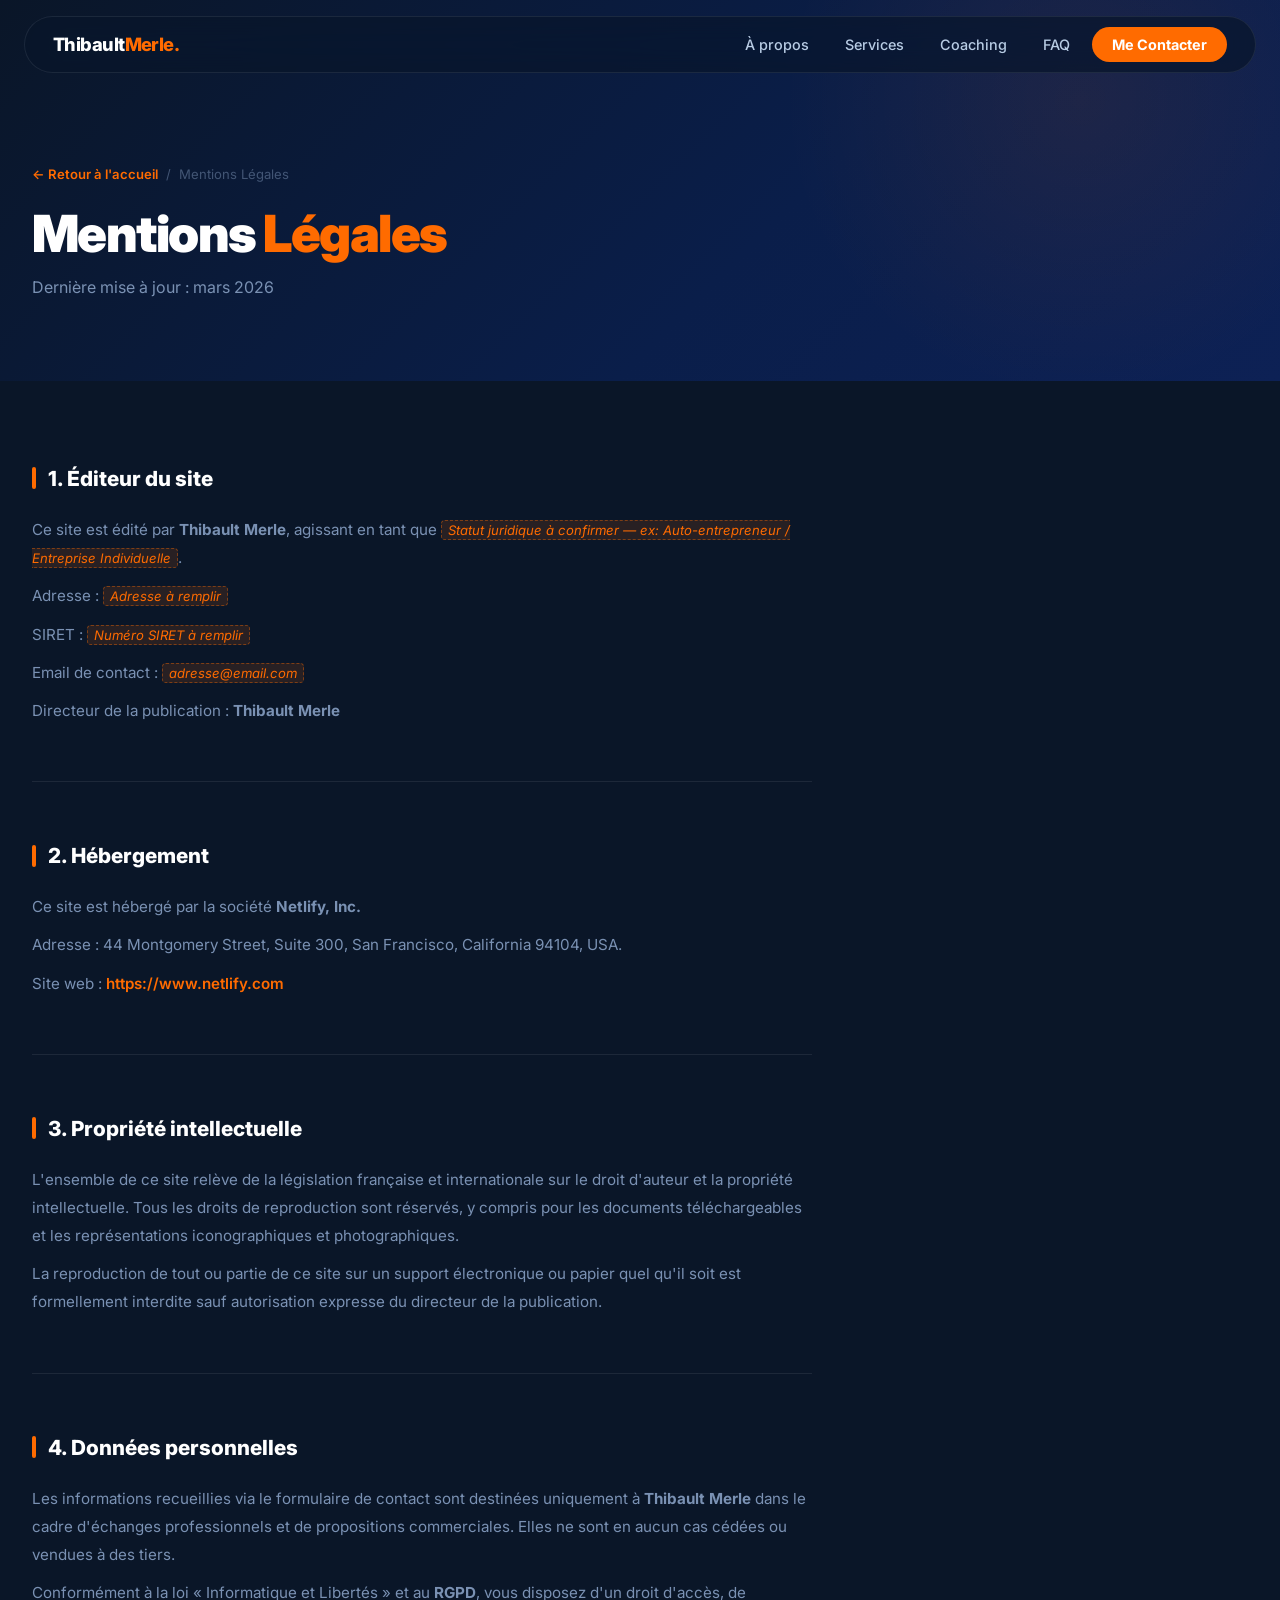
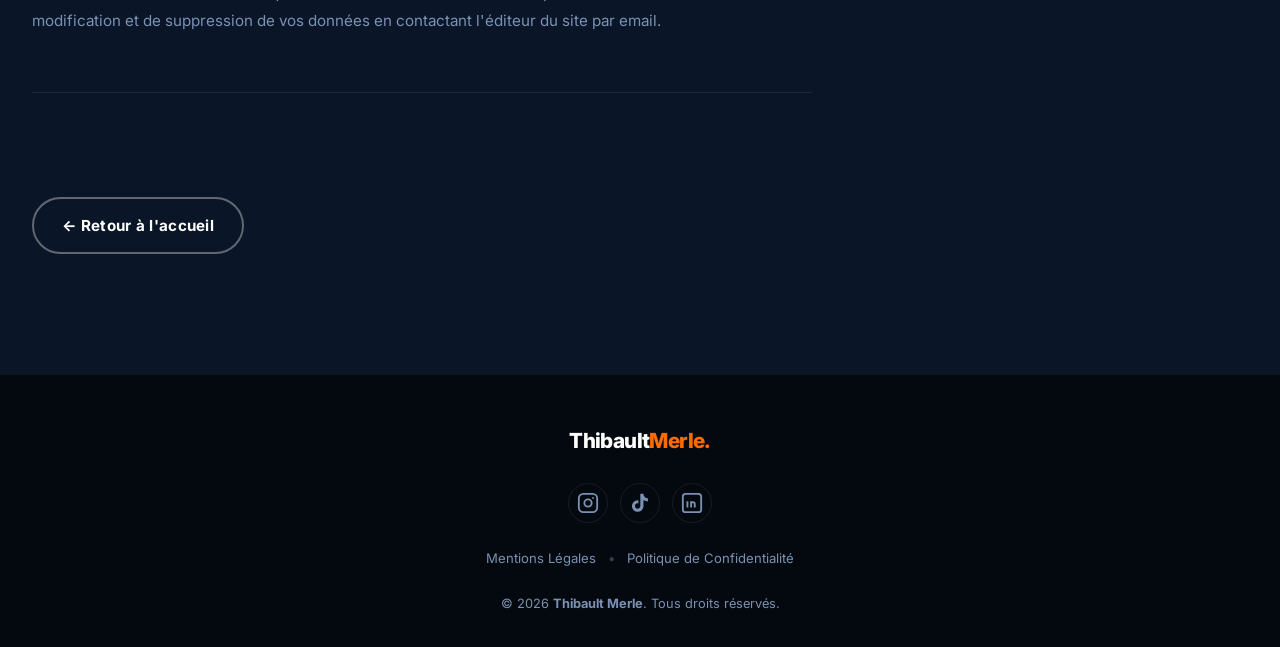
==== mentions-legales.html @ 6cade85f "Mise à jour photo à propos, liens réseaux sociaux et nouvelles pages légales Co-Authored-By: Claude " ====
<!DOCTYPE html>
<html lang="fr">

<head>
  <meta charset="UTF-8" />
  <meta name="viewport" content="width=device-width, initial-scale=1.0" />

  <!-- SEO -->
  <title>Mentions Légales | Thibault Merle</title>
  <meta name="description"
    content="Mentions légales du site de Thibault Merle, Talent & Content Manager. Informations sur l'éditeur, l'hébergement, la propriété intellectuelle et les données personnelles." />
  <meta name="robots" content="noindex, follow" />

  <link rel="preconnect" href="https://fonts.googleapis.com" />
  <link rel="preconnect" href="https://fonts.gstatic.com" crossorigin />
  <link href="https://fonts.googleapis.com/css2?family=Inter:wght@400;500;600;700;800;900&display=swap"
    rel="stylesheet" />
  <link rel="stylesheet" href="style.css" />

  <style>
    /* ---- PAGE MENTIONS LÉGALES ---- */
    .legal-hero {
      padding: 160px 0 80px;
      background: linear-gradient(135deg, var(--navy) 0%, #0a1e4a 60%, #0d2155 100%);
      position: relative;
      overflow: hidden;
    }

    .legal-hero::before {
      content: '';
      position: absolute;
      top: -200px;
      right: -100px;
      width: 600px;
      height: 600px;
      background: radial-gradient(circle, rgba(255, 107, 0, 0.08) 0%, transparent 70%);
      pointer-events: none;
    }

    .legal-hero-inner {
      position: relative;
      z-index: 1;
    }

    .legal-breadcrumb {
      display: inline-flex;
      align-items: center;
      gap: 8px;
      font-size: 0.82rem;
      color: var(--text-muted);
      margin-bottom: 20px;
    }

    .legal-breadcrumb a {
      color: var(--orange);
      font-weight: 600;
      transition: var(--transition);
    }

    .legal-breadcrumb a:hover {
      text-decoration: underline;
    }

    .legal-breadcrumb span {
      opacity: 0.5;
    }

    .legal-page-title {
      font-size: clamp(2rem, 5vw, 3.2rem);
      font-weight: 900;
      line-height: 1.1;
      letter-spacing: -0.03em;
      margin-bottom: 12px;
    }

    .legal-page-subtitle {
      font-size: 1rem;
      color: var(--text-muted);
    }

    .legal-content {
      padding: 80px 0 120px;
      background: var(--navy);
    }

    .legal-body {
      max-width: 780px;
    }

    .legal-section {
      margin-bottom: 56px;
      padding-bottom: 56px;
      border-bottom: 1px solid var(--border);
    }

    .legal-section:last-child {
      margin-bottom: 0;
      padding-bottom: 0;
      border-bottom: none;
    }

    .legal-section h2 {
      font-size: 1.3rem;
      font-weight: 800;
      color: var(--white);
      margin-bottom: 20px;
      display: flex;
      align-items: center;
      gap: 12px;
    }

    .legal-section h2::before {
      content: '';
      display: inline-block;
      width: 4px;
      height: 22px;
      background: var(--orange);
      border-radius: 4px;
      flex-shrink: 0;
    }

    .legal-section p,
    .legal-section li {
      font-size: 0.95rem;
      color: var(--text-muted);
      line-height: 1.85;
      margin-bottom: 10px;
    }

    .legal-section p:last-child {
      margin-bottom: 0;
    }

    .legal-section a {
      color: var(--orange);
      font-weight: 600;
      transition: var(--transition);
    }

    .legal-section a:hover {
      text-decoration: underline;
    }

    .legal-placeholder {
      display: inline;
      background: rgba(255, 107, 0, 0.12);
      border: 1px dashed rgba(255, 107, 0, 0.4);
      border-radius: 4px;
      padding: 1px 6px;
      font-size: 0.82rem;
      color: var(--orange);
      font-style: italic;
    }

    .legal-back-btn {
      display: inline-flex;
      align-items: center;
      gap: 8px;
      margin-top: 48px;
    }
  </style>
</head>

<body>

  <!-- ===== NAVBAR ===== -->
  <nav class="navbar" id="navbar">
    <div class="nav-container">
      <a href="index.html" class="nav-logo">Thibault<span>Merle.</span></a>
      <ul class="nav-links" id="navLinks">
        <li><a href="index.html#about" class="nav-link">À propos</a></li>
        <li><a href="index.html#services" class="nav-link">Services</a></li>
        <li><a href="index.html#coaching" class="nav-link">Coaching</a></li>
        <li><a href="index.html#faq" class="nav-link">FAQ</a></li>
        <li><a href="index.html#contact" class="nav-link cta-nav">Me Contacter</a></li>
      </ul>
      <button class="hamburger" id="hamburger" aria-label="Menu">
        <span></span><span></span><span></span>
      </button>
    </div>
  </nav>

  <!-- ===== HERO MENTIONS ===== -->
  <section class="legal-hero">
    <div class="container">
      <div class="legal-hero-inner">
        <div class="legal-breadcrumb">
          <a href="index.html">← Retour à l'accueil</a>
          <span>/</span>
          <span>Mentions Légales</span>
        </div>
        <h1 class="legal-page-title">Mentions <span class="orange">Légales</span></h1>
        <p class="legal-page-subtitle">Dernière mise à jour : mars 2026</p>
      </div>
    </div>
  </section>

  <!-- ===== CONTENT ===== -->
  <section class="legal-content">
    <div class="container">
      <div class="legal-body">

        <!-- Section 1 -->
        <div class="legal-section">
          <h2>1. Éditeur du site</h2>
          <p>Ce site est édité par <strong>Thibault Merle</strong>, agissant en tant que
            <span class="legal-placeholder">Statut juridique à confirmer — ex: Auto-entrepreneur / Entreprise Individuelle</span>.
          </p>
          <p>Adresse : <span class="legal-placeholder">Adresse à remplir</span></p>
          <p>SIRET : <span class="legal-placeholder">Numéro SIRET à remplir</span></p>
          <p>Email de contact : <span class="legal-placeholder">adresse@email.com</span></p>
          <p>Directeur de la publication : <strong>Thibault Merle</strong></p>
        </div>

        <!-- Section 2 -->
        <div class="legal-section">
          <h2>2. Hébergement</h2>
          <p>Ce site est hébergé par la société <strong>Netlify, Inc.</strong></p>
          <p>Adresse : 44 Montgomery Street, Suite 300, San Francisco, California 94104, USA.</p>
          <p>Site web : <a href="https://www.netlify.com" target="_blank" rel="noopener noreferrer">https://www.netlify.com</a></p>
        </div>

        <!-- Section 3 -->
        <div class="legal-section">
          <h2>3. Propriété intellectuelle</h2>
          <p>L'ensemble de ce site relève de la législation française et internationale sur le droit d'auteur et la propriété intellectuelle. Tous les droits de reproduction sont réservés, y compris pour les documents téléchargeables et les représentations iconographiques et photographiques.</p>
          <p>La reproduction de tout ou partie de ce site sur un support électronique ou papier quel qu'il soit est formellement interdite sauf autorisation expresse du directeur de la publication.</p>
        </div>

        <!-- Section 4 -->
        <div class="legal-section">
          <h2>4. Données personnelles</h2>
          <p>Les informations recueillies via le formulaire de contact sont destinées uniquement à <strong>Thibault Merle</strong> dans le cadre d'échanges professionnels et de propositions commerciales. Elles ne sont en aucun cas cédées ou vendues à des tiers.</p>
          <p>Conformément à la loi « Informatique et Libertés » et au <strong>RGPD</strong>, vous disposez d'un droit d'accès, de modification et de suppression de vos données en contactant l'éditeur du site par email.</p>
        </div>

        <a href="index.html" class="btn btn-outline legal-back-btn">← Retour à l'accueil</a>

      </div>
    </div>
  </section>

  <!-- ===== FOOTER ===== -->
  <footer class="footer">
    <div class="container">
      <div class="footer-inner">
        <div class="footer-logo">Thibault<span>Merle.</span></div>
        <div class="footer-socials">
          <a href="https://instagram.com" target="_blank" rel="noopener" aria-label="Instagram" class="social-link">
            <svg width="22" height="22" viewBox="0 0 24 24" fill="none" stroke="currentColor" stroke-width="2">
              <rect x="2" y="2" width="20" height="20" rx="5" />
              <circle cx="12" cy="12" r="4" />
              <circle cx="17.5" cy="6.5" r="1" fill="currentColor" stroke="none" />
            </svg>
          </a>
          <a href="https://tiktok.com" target="_blank" rel="noopener" aria-label="TikTok" class="social-link">
            <svg width="22" height="22" viewBox="0 0 24 24" fill="currentColor">
              <path
                d="M19.59 6.69a4.83 4.83 0 01-3.77-4.25V2h-3.45v13.67a2.89 2.89 0 01-2.88 2.5 2.89 2.89 0 01-2.89-2.89 2.89 2.89 0 012.89-2.89c.28 0 .54.04.79.1V9.01a6.33 6.33 0 00-.79-.05 6.34 6.34 0 00-6.34 6.34 6.34 6.34 0 006.34 6.34 6.34 6.34 0 006.33-6.34V8.69a8.27 8.27 0 004.84 1.55V6.79a4.85 4.85 0 01-1.07-.1z" />
            </svg>
          </a>
          <a href="https://linkedin.com" target="_blank" rel="noopener" aria-label="LinkedIn" class="social-link">
            <svg width="22" height="22" viewBox="0 0 24 24" fill="none" stroke="currentColor" stroke-width="2">
              <rect x="2" y="2" width="20" height="20" rx="3" />
              <path d="M7 10v7M7 7v.01M11 17v-4a2 2 0 014 0v4M11 10v7" />
            </svg>
          </a>
        </div>
        <div class="footer-links">
          <a href="mentions-legales.html">Mentions Légales</a>
          <span>•</span>
          <a href="politique-confidentialite.html">Politique de Confidentialité</a>
        </div>
        <p class="footer-copy">© 2026 <strong>Thibault Merle</strong>. Tous droits réservés.</p>
      </div>
    </div>
  </footer>

  <script src="script.js"></script>
</body>

</html>
---- style.css ----
/* =============================================
   THIBAULT MERLE — INFLUENCER MANAGER
   Main Stylesheet
   ============================================= */

/* ---- RESET & BASE ---- */
*,
*::before,
*::after {
  box-sizing: border-box;
  margin: 0;
  padding: 0;
}

:root {
  --navy: #0a1628;
  --navy-2: #0f1f3d;
  --navy-3: #152244;
  --card-bg: #0d1b38;
  --card-bg-2: #111e36;
  --orange: #FF6B00;
  --orange-hover: #e55c00;
  --white: #ffffff;
  --text-muted: #7a91b3;
  --text-light: #b8cce4;
  --border: rgba(255, 255, 255, 0.08);
  --radius: 16px;
  --radius-lg: 24px;
  --shadow: 0 4px 24px rgba(0, 0, 0, 0.3);
  --shadow-lg: 0 8px 48px rgba(0, 0, 0, 0.4);
  --transition: 0.3s cubic-bezier(0.4, 0, 0.2, 1);
  --font: 'Inter', -apple-system, BlinkMacSystemFont, sans-serif;
}

html {
  scroll-behavior: smooth;
  font-size: 16px;
}

body {
  font-family: var(--font);
  background-color: var(--navy);
  color: var(--white);
  line-height: 1.7;
  overflow-x: hidden;
  -webkit-font-smoothing: antialiased;
}

img {
  max-width: 100%;
  display: block;
}

a {
  text-decoration: none;
  color: inherit;
}

ul {
  list-style: none;
}

.container {
  max-width: 1600px;
  margin: 0 auto;
  padding: 0 32px;
}

.orange {
  color: var(--orange);
}

.center {
  text-align: center;
}

/* ---- TYPOGRAPHY ---- */
.section-title {
  font-size: clamp(1.8rem, 4vw, 2.8rem);
  font-weight: 800;
  line-height: 1.2;
  letter-spacing: -0.02em;
  margin-bottom: 16px;
}

.section-subtitle {
  font-size: 1.1rem;
  color: var(--text-light);
  margin-bottom: 16px;
  font-weight: 500;
}

.section-text {
  font-size: 1.05rem;
  color: var(--text-muted);
  line-height: 1.8;
  max-width: 720px;
}

.section-header.center .section-text {
  margin: 0 auto;
  text-align: center;
}

.section-tag {
  display: inline-block;
  font-size: 0.72rem;
  font-weight: 700;
  letter-spacing: 0.12em;
  color: var(--orange);
  text-transform: uppercase;
  margin-bottom: 12px;
}

/* ---- BUTTONS ---- */
.btn {
  display: inline-flex;
  align-items: center;
  justify-content: center;
  gap: 8px;
  padding: 14px 28px;
  border-radius: 50px;
  font-size: 0.95rem;
  font-weight: 700;
  font-family: var(--font);
  cursor: pointer;
  transition: var(--transition);
  border: 2px solid transparent;
  letter-spacing: 0.02em;
  white-space: nowrap;
}

.btn-primary {
  background: var(--orange);
  color: var(--white);
  border-color: var(--orange);
}

.btn-primary:hover {
  background: var(--orange-hover);
  border-color: var(--orange-hover);
  transform: translateY(-2px);
  box-shadow: 0 8px 24px rgba(255, 107, 0, 0.4);
}

.btn-outline {
  background: transparent;
  color: var(--white);
  border-color: rgba(255, 255, 255, 0.35);
}

.btn-outline:hover {
  border-color: var(--white);
  background: rgba(255, 255, 255, 0.07);
  transform: translateY(-2px);
}

.btn-full {
  width: 100%;
}

.btn-small {
  display: inline-block;
  padding: 8px 18px;
  border-radius: 8px;
  border: 1.5px solid rgba(255, 255, 255, 0.25);
  font-size: 0.82rem;
  font-weight: 600;
  color: var(--white);
  transition: var(--transition);
  margin-top: 12px;
}

.btn-small:hover {
  border-color: var(--orange);
  color: var(--orange);
}

/* ---- NAVBAR ---- */
.navbar {
  position: fixed;
  top: 16px;
  left: 50%;
  transform: translateX(-50%);
  width: calc(100% - 48px);
  max-width: 1540px;
  z-index: 1000;
  background: rgba(10, 22, 40, 0.75);
  backdrop-filter: blur(20px) saturate(1.5);
  -webkit-backdrop-filter: blur(20px) saturate(1.5);
  border: 1px solid var(--border);
  border-radius: 50px;
  padding: 12px 28px;
  transition: var(--transition);
}

.navbar.scrolled {
  background: rgba(10, 22, 40, 0.95);
  box-shadow: 0 8px 40px rgba(0, 0, 0, 0.4);
}

.nav-container {
  display: flex;
  align-items: center;
  justify-content: space-between;
  gap: 24px;
}

.nav-logo {
  font-size: 1.15rem;
  font-weight: 800;
  color: var(--white);
  letter-spacing: -0.03em;
  flex-shrink: 0;
}

.nav-logo span {
  color: var(--orange);
}

.nav-links {
  display: flex;
  align-items: center;
  gap: 8px;
  list-style: none;
}

.nav-link {
  font-size: 0.9rem;
  font-weight: 500;
  color: var(--text-light);
  padding: 8px 14px;
  border-radius: 50px;
  transition: var(--transition);
}

.nav-link:hover {
  color: var(--white);
  background: rgba(255, 255, 255, 0.07);
}

.cta-nav {
  background: var(--orange);
  color: var(--white) !important;
  padding: 9px 20px;
  border-radius: 50px;
  font-weight: 700;
}

.cta-nav:hover {
  background: var(--orange-hover);
  transform: translateY(-1px);
  box-shadow: 0 4px 16px rgba(255, 107, 0, 0.4);
}

.hamburger {
  display: none;
  flex-direction: column;
  gap: 5px;
  background: none;
  border: none;
  cursor: pointer;
  padding: 4px;
}

.hamburger span {
  display: block;
  width: 24px;
  height: 2px;
  background: var(--white);
  border-radius: 2px;
  transition: var(--transition);
}

.hamburger.active span:nth-child(1) {
  transform: translateY(7px) rotate(45deg);
}

.hamburger.active span:nth-child(2) {
  opacity: 0;
}

.hamburger.active span:nth-child(3) {
  transform: translateY(-7px) rotate(-45deg);
}

/* ---- HERO ---- */
.hero {
  min-height: 100vh;
  background: linear-gradient(135deg, var(--navy) 0%, #0a1e4a 60%, #0d2155 100%);
  display: flex;
  align-items: center;
  padding: 120px 24px 80px;
  position: relative;
  overflow: hidden;
}

.hero::before {
  content: '';
  position: absolute;
  top: -200px;
  right: -100px;
  width: 700px;
  height: 700px;
  background: radial-gradient(circle, rgba(255, 107, 0, 0.12) 0%, transparent 70%);
  pointer-events: none;
}

.hero::after {
  content: '';
  position: absolute;
  bottom: -150px;
  left: -150px;
  width: 500px;
  height: 500px;
  background: radial-gradient(circle, rgba(30, 60, 150, 0.3) 0%, transparent 70%);
  pointer-events: none;
}

.hero-container {
  max-width: 1600px;
  margin: 0 auto;
  display: grid;
  grid-template-columns: 1.2fr 1fr;
  gap: 80px;
  align-items: center;
  position: relative;
  z-index: 1;
  width: 100%;
}

.hero-content {
  max-width: 800px;
}

.hero-badge {
  display: inline-flex;
  align-items: center;
  gap: 10px;
  background: rgba(255, 255, 255, 0.07);
  border: 1px solid rgba(255, 255, 255, 0.12);
  border-radius: 50px;
  padding: 8px 18px;
  font-size: 0.83rem;
  font-weight: 500;
  color: var(--text-light);
  margin-bottom: 28px;
  backdrop-filter: blur(8px);
}

.badge-dot {
  width: 8px;
  height: 8px;
  border-radius: 50%;
  background: var(--orange);
  box-shadow: 0 0 8px var(--orange);
  animation: pulse-dot 2s ease-in-out infinite;
  flex-shrink: 0;
}

@keyframes pulse-dot {

  0%,
  100% {
    opacity: 1;
    transform: scale(1);
  }

  50% {
    opacity: 0.6;
    transform: scale(0.8);
  }
}

.hero-title {
  font-size: clamp(2.4rem, 5.5vw, 4rem);
  font-weight: 900;
  line-height: 1.1;
  letter-spacing: -0.03em;
  margin-bottom: 24px;
}

.hero-desc {
  font-size: 1.05rem;
  color: var(--text-light);
  line-height: 1.75;
  margin-bottom: 40px;
  max-width: 480px;
}

.hero-ctas {
  display: flex;
  gap: 16px;
  flex-wrap: wrap;
}

/* Hero image */
.hero-image {
  display: flex;
  justify-content: center;
  align-items: center;
}

.hero-img-wrapper {
  position: relative;
  width: 540px;
  height: 600px;
  display: flex;
  align-items: center;
  justify-content: center;
}

.hero-img-blob {
  position: absolute;
  inset: 0;
  background: radial-gradient(ellipse at center, rgba(255, 107, 0, 0.2) 0%, rgba(10, 30, 80, 0.5) 60%, transparent 100%);
  border-radius: 60% 40% 50% 70% / 50% 60% 40% 60%;
  animation: blob-morph 8s ease-in-out infinite;
}

@keyframes blob-morph {

  0%,
  100% {
    border-radius: 60% 40% 50% 70% / 50% 60% 40% 60%;
  }

  33% {
    border-radius: 40% 60% 70% 30% / 60% 40% 60% 40%;
  }

  66% {
    border-radius: 70% 30% 40% 60% / 40% 70% 30% 70%;
  }
}

.hero-avatar-placeholder {
  position: relative;
  z-index: 2;
  display: flex;
  flex-direction: column;
  align-items: center;
  gap: 16px;
}

.avatar-silhouette {
  width: 240px;
  height: 320px;
  background: linear-gradient(160deg, rgba(255, 107, 0, 0.08) 0%, rgba(10, 28, 70, 0.4) 100%);
  border-radius: 130px 130px 90px 90px;
  border: 1px solid rgba(255, 107, 0, 0.18);
  display: flex;
  flex-direction: column;
  align-items: center;
  justify-content: flex-end;
  overflow: hidden;
  position: relative;
  box-shadow: inset 0 -60px 80px rgba(255, 107, 0, 0.06), 0 20px 60px rgba(0, 0, 0, 0.4);
}

.avatar-silhouette::before {
  content: '';
  position: absolute;
  top: 20px;
  width: 100px;
  height: 100px;
  background: radial-gradient(circle, rgba(255, 107, 0, 0.2) 0%, rgba(255, 107, 0, 0.05) 60%, transparent 100%);
  border-radius: 50%;
  box-shadow: 0 0 0 1px rgba(255, 107, 0, 0.15);
}

.avatar-silhouette::after {
  content: '';
  position: absolute;
  bottom: 0;
  width: 180px;
  height: 200px;
  background: radial-gradient(ellipse at top, rgba(255, 107, 0, 0.15) 0%, rgba(10, 28, 70, 0.5) 70%, transparent 100%);
  border-radius: 100px 100px 0 0;
}

.avatar-head {
  width: 95px;
  height: 95px;
  background: radial-gradient(circle at 35% 35%, rgba(255, 150, 50, 0.4), rgba(255, 107, 0, 0.15));
  border-radius: 50%;
  border: 1px solid rgba(255, 107, 0, 0.25);
  flex-shrink: 0;
  position: relative;
  z-index: 2;
  margin-bottom: -10px;
}

.avatar-body {
  width: 160px;
  height: 185px;
  background: linear-gradient(180deg, rgba(255, 107, 0, 0.18) 0%, rgba(20, 40, 90, 0.6) 100%);
  border-radius: 90px 90px 0 0;
  border: 1px solid rgba(255, 107, 0, 0.15);
  border-bottom: none;
  position: relative;
  z-index: 1;
}

.hero-img-label {
  font-size: 1.1rem;
  font-weight: 800;
  color: var(--white);
  opacity: 0.6;
  letter-spacing: -0.02em;
}

.hero-img-label span {
  color: var(--orange);
}

.hero-scroll {
  position: absolute;
  bottom: 32px;
  left: 50%;
  transform: translateX(-50%);
  display: flex;
  flex-direction: column;
  align-items: center;
  gap: 8px;
  font-size: 0.72rem;
  letter-spacing: 0.12em;
  text-transform: uppercase;
  color: var(--text-muted);
  animation: bounce-y 2s ease-in-out infinite;
}

.scroll-line {
  width: 1px;
  height: 40px;
  background: linear-gradient(to bottom, var(--text-muted), transparent);
}

@keyframes bounce-y {

  0%,
  100% {
    transform: translateX(-50%) translateY(0);
  }

  50% {
    transform: translateX(-50%) translateY(6px);
  }
}

/* ---- PROBLEM ---- */
.problem {
  padding: 100px 0;
  background: var(--navy);
  position: relative;
}

.section-header {
  margin-bottom: 64px;
}

.section-header.center {
  display: flex;
  flex-direction: column;
  align-items: center;
}

.section-header.center .section-title {
  max-width: 700px;
}

.section-header.center .section-text {
  text-align: center;
}

.problem-grid {
  display: grid;
  grid-template-columns: repeat(2, 1fr);
  gap: 20px;
  margin-bottom: 56px;
}

.problem-card {
  background: var(--card-bg);
  border: 1px solid var(--border);
  border-radius: var(--radius);
  padding: 32px;
  position: relative;
  transition: var(--transition);
  overflow: hidden;
}

.problem-card::before {
  content: '';
  position: absolute;
  top: 0;
  left: 0;
  right: 0;
  height: 2px;
  background: linear-gradient(90deg, var(--orange) 0%, transparent 100%);
  opacity: 0;
  transition: var(--transition);
}

.problem-card:hover {
  border-color: rgba(255, 107, 0, 0.25);
  transform: translateY(-4px);
  box-shadow: 0 16px 48px rgba(0, 0, 0, 0.3);
}

.problem-card:hover::before {
  opacity: 1;
}

.problem-num {
  width: 36px;
  height: 36px;
  border-radius: 10px;
  background: rgba(255, 107, 0, 0.15);
  border: 1px solid rgba(255, 107, 0, 0.3);
  color: var(--orange);
  font-size: 0.9rem;
  font-weight: 700;
  display: flex;
  align-items: center;
  justify-content: center;
  margin-bottom: 20px;
}

.problem-card h3 {
  font-size: 1.1rem;
  font-weight: 700;
  margin-bottom: 12px;
}

.problem-card p {
  font-size: 0.9rem;
  color: var(--text-muted);
  line-height: 1.7;
}

.problem-cta-text {
  text-align: center;
  font-size: 1.05rem;
  font-weight: 700;
  color: var(--white);
  display: flex;
  flex-direction: column;
  align-items: center;
  gap: 16px;
}

.arrow-down {
  font-size: 1.5rem;
  color: var(--orange);
  animation: bounce-y 1.8s ease-in-out infinite;
}

/* ---- SOLUTION ---- */
.solution {
  padding: 100px 0;
  background: linear-gradient(180deg, var(--navy) 0%, var(--navy-2) 100%);
}

.solution-grid {
  display: grid;
  grid-template-columns: 1fr 1fr;
  gap: 60px;
  align-items: start;
  margin-bottom: 60px;
}

.solution-quote-bar {
  border-left: 3px solid var(--orange);
  padding-left: 20px;
  margin-top: 24px;
}

.solution-quote-bar p {
  font-size: 0.95rem;
  color: var(--text-light);
  line-height: 1.8;
}

.profile-card {
  background: var(--card-bg);
  border: 1px solid var(--border);
  border-radius: var(--radius);
  padding: 28px;
}

.profile-icon {
  width: 44px;
  height: 44px;
  border-radius: 12px;
  background: rgba(255, 107, 0, 0.15);
  border: 1px solid rgba(255, 107, 0, 0.3);
  display: flex;
  align-items: center;
  justify-content: center;
  font-size: 1.1rem;
  margin-bottom: 16px;
}

.profile-info {
  display: flex;
  flex-direction: column;
  gap: 2px;
  margin-bottom: 16px;
}

.profile-info strong {
  font-size: 1rem;
  font-weight: 700;
}

.profile-info span {
  font-size: 0.72rem;
  letter-spacing: 0.1em;
  color: var(--text-muted);
  text-transform: uppercase;
}

.profile-text {
  font-size: 0.9rem;
  color: var(--text-light);
  line-height: 1.75;
  font-style: italic;
}

.solution-features {
  display: grid;
  grid-template-columns: repeat(3, 1fr);
  gap: 20px;
  margin-bottom: 48px;
}

.feature-card {
  background: var(--card-bg);
  border: 1px solid var(--border);
  border-radius: var(--radius);
  padding: 28px;
  transition: var(--transition);
}

.feature-card:hover {
  border-color: rgba(255, 107, 0, 0.2);
  transform: translateY(-4px);
  box-shadow: var(--shadow);
}

.feature-icon {
  font-size: 1.5rem;
  width: 48px;
  height: 48px;
  background: rgba(255, 107, 0, 0.1);
  border-radius: 12px;
  display: flex;
  align-items: center;
  justify-content: center;
  margin-bottom: 16px;
}

.feature-card h3 {
  font-size: 1rem;
  font-weight: 700;
  margin-bottom: 10px;
}

.feature-card p {
  font-size: 0.88rem;
  color: var(--text-muted);
  line-height: 1.7;
}

.solution-quote {
  background: var(--card-bg);
  border: 1px solid var(--border);
  border-radius: var(--radius);
  padding: 28px 36px;
  text-align: center;
  font-size: 1.05rem;
  font-weight: 700;
  color: var(--white);
  line-height: 1.5;
  position: relative;
}

.solution-quote::before {
  content: '"';
  position: absolute;
  top: -20px;
  left: 36px;
  font-size: 5rem;
  color: var(--orange);
  opacity: 0.2;
  font-family: Georgia, serif;
  line-height: 1;
}

/* ---- WITH WHO ---- */
.with-who {
  padding: 100px 0;
  background: var(--navy);
}

.with-who .section-title {
  margin-bottom: 48px;
}

.with-who-grid {
  display: grid;
  grid-template-columns: repeat(2, 1fr);
  gap: 20px;
}

.with-card {
  background: var(--card-bg);
  border: 1px solid var(--border);
  border-radius: var(--radius);
  padding: 32px;
  transition: var(--transition);
}

.with-card:hover {
  border-color: rgba(255, 255, 255, 0.12);
  transform: translateY(-3px);
  box-shadow: var(--shadow);
}

.with-card-orange {
  background: var(--orange);
  border-color: var(--orange);
}

.with-card-orange:hover {
  background: var(--orange-hover);
  border-color: var(--orange-hover);
  transform: translateY(-3px);
  box-shadow: 0 12px 32px rgba(255, 107, 0, 0.4);
}

.with-icon {
  font-size: 1.4rem;
  width: 44px;
  height: 44px;
  background: rgba(255, 255, 255, 0.07);
  border-radius: 12px;
  display: flex;
  align-items: center;
  justify-content: center;
  margin-bottom: 16px;
}

.with-icon-orange {
  font-size: 1.4rem;
  width: 44px;
  height: 44px;
  background: rgba(255, 255, 255, 0.2);
  border-radius: 12px;
  display: flex;
  align-items: center;
  justify-content: center;
  margin-bottom: 16px;
}

.with-card h3 {
  font-size: 1rem;
  font-weight: 700;
  margin-bottom: 10px;
}

.with-card p {
  font-size: 0.88rem;
  color: var(--text-muted);
  line-height: 1.7;
}

.with-card-orange p {
  color: rgba(255, 255, 255, 0.85);
}

.with-card-orange h3 {
  color: var(--white);
}

/* ---- SERVICES ---- */
.services {
  padding: 100px 0;
  background: linear-gradient(180deg, var(--navy) 0%, #080f20 100%);
}

.services-header {
  display: flex;
  justify-content: space-between;
  align-items: flex-end;
  gap: 40px;
  margin-bottom: 64px;
}

.services-header-right {
  color: var(--text-muted);
  font-size: 0.9rem;
  max-width: 220px;
  text-align: right;
}

.service-block {
  margin-bottom: 100px;
}

.service-block:last-child {
  margin-bottom: 0;
}

.service-category-header {
  display: flex;
  flex-direction: column;
  gap: 12px;
  margin-bottom: 40px;
  position: relative;
}

.category-label {
  display: flex;
  align-items: center;
  gap: 12px;
  font-size: 0.85rem;
  font-weight: 800;
  color: var(--orange);
  letter-spacing: 0.15em;
  text-transform: uppercase;
}

.category-label::after {
  content: '';
  height: 1px;
  flex-grow: 1;
  background: linear-gradient(90deg, var(--orange), transparent);
  max-width: 200px;
}

.category-title {
  font-size: 2.2rem;
  font-weight: 900;
  letter-spacing: -0.02em;
  color: var(--white);
  line-height: 1.2;
}

.category-desc {
  font-size: 1rem;
  color: var(--text-muted);
  max-width: 500px;
  line-height: 1.6;
}

.pricing-grid {
  display: grid;
  grid-template-columns: repeat(3, 1fr);
  gap: 20px;
}

.pricing-grid-2 {
  grid-template-columns: repeat(2, 1fr);
}

.pricing-card {
  background: var(--card-bg);
  border: 1px solid var(--border);
  border-radius: var(--radius);
  padding: 28px;
  transition: var(--transition);
  position: relative;
}

.pricing-card:hover {
  border-color: rgba(255, 107, 0, 0.2);
  transform: translateY(-4px);
  box-shadow: var(--shadow-lg);
}

.pricing-featured {
  border-color: rgba(255, 107, 0, 0.35);
  background: linear-gradient(135deg, var(--card-bg) 0%, rgba(255, 107, 0, 0.05) 100%);
}

.pricing-featured::before {
  content: '⭐ Populaire';
  position: absolute;
  top: -12px;
  right: 20px;
  background: var(--orange);
  color: var(--white);
  font-size: 0.72rem;
  font-weight: 700;
  padding: 4px 12px;
  border-radius: 50px;
  letter-spacing: 0.05em;
}

.pricing-icon {
  font-size: 1.2rem;
  width: 40px;
  height: 40px;
  background: rgba(255, 107, 0, 0.1);
  border-radius: 10px;
  display: flex;
  align-items: center;
  justify-content: center;
  margin-bottom: 14px;
  color: var(--orange);
}

.pricing-card h3 {
  font-size: 1rem;
  font-weight: 700;
  margin-bottom: 6px;
}

.price {
  font-size: 1.4rem;
  font-weight: 800;
  letter-spacing: -0.02em;
  margin-bottom: 6px;
}

.pricing-sub {
  font-size: 0.82rem;
  color: var(--text-muted);
  margin-bottom: 0;
}

.pricing-divider {
  height: 1px;
  background: var(--border);
  margin: 18px 0;
}

.pricing-incl {
  font-size: 0.82rem;
  font-weight: 700;
  margin-bottom: 10px;
}

.pricing-card ul {
  display: flex;
  flex-direction: column;
  gap: 8px;
}

.pricing-card ul li {
  font-size: 0.85rem;
  color: var(--text-light);
  padding-left: 16px;
  position: relative;
  line-height: 1.5;
}

.pricing-card ul li::before {
  content: '•';
  position: absolute;
  left: 0;
  color: var(--orange);
  font-weight: 700;
}

.service-banner {
  background: linear-gradient(135deg, var(--card-bg) 0%, #152244 100%);
  border: 1px solid var(--border);
  border-radius: var(--radius-lg);
  padding: 48px;
  display: grid;
  grid-template-columns: 1fr auto;
  align-items: center;
  gap: 40px;
  position: relative;
  overflow: hidden;
  transition: var(--transition);
}

.service-banner:hover {
  border-color: rgba(255, 107, 0, 0.2);
  transform: translateY(-4px);
  box-shadow: var(--shadow-lg);
}

.service-banner::after {
  content: '';
  position: absolute;
  top: -50%;
  right: -10%;
  width: 400px;
  height: 400px;
  background: radial-gradient(circle, rgba(255, 107, 0, 0.08) 0%, transparent 70%);
  pointer-events: none;
}

.banner-content {
  position: relative;
  z-index: 2;
}

.banner-title {
  font-size: 1.5rem;
  font-weight: 800;
  margin-bottom: 12px;
  display: flex;
  align-items: center;
  gap: 12px;
}

.banner-icon {
  font-size: 1.8rem;
}

.banner-desc {
  font-size: 1rem;
  color: var(--text-muted);
  max-width: 480px;
  line-height: 1.7;
}

.banner-action {
  position: relative;
  z-index: 2;
}

@media (max-width: 1024px) {
  .service-banner {
    padding: 40px;
    gap: 32px;
  }
}

@media (max-width: 768px) {
  .service-banner {
    grid-template-columns: 1fr;
    padding: 32px;
    gap: 24px;
    text-align: left;
  }

  .banner-icon {
    order: -1;
  }
}

/* ---- COACHING ---- */
.coaching-section {
  padding: 100px 0;
  background: var(--navy);
}

.orange-tag {
  color: var(--orange);
}

.coaching-inner {
  background: var(--card-bg);
  border: 1px solid var(--border);
  border-radius: var(--radius-lg);
  padding: 60px;
  text-align: center;
}

.coaching-inner .section-title {
  margin-bottom: 16px;
}

.coaching-inner .section-text {
  margin: 0 auto 48px;
  max-width: 560px;
}

.coaching-grid {
  display: grid;
  grid-template-columns: repeat(3, 1fr);
  gap: 20px;
  text-align: left;
  margin-bottom: 40px;
}

.coaching-card {
  background: rgba(255, 255, 255, 0.04);
  border: 1px solid var(--border);
  border-radius: var(--radius);
  padding: 24px;
  transition: var(--transition);
}

.coaching-card:hover {
  border-color: rgba(255, 107, 0, 0.2);
  transform: translateY(-3px);
}

.coaching-card h3 {
  font-size: 0.95rem;
  font-weight: 700;
  margin-bottom: 6px;
}

.coaching-label {
  font-size: 0.8rem;
  font-weight: 700;
  margin-top: 14px;
  margin-bottom: 4px;
}

.coaching-card p {
  font-size: 0.82rem;
  color: var(--text-muted);
  line-height: 1.7;
}

.coaching-card .price {
  font-size: 1.1rem;
}

/* ---- ABOUT ---- */
.about {
  padding: 100px 0;
  background: linear-gradient(180deg, #080f20 0%, var(--navy) 100%);
}

.about-grid {
  display: grid;
  grid-template-columns: 1.1fr 0.9fr;
  gap: 80px;
  align-items: center;
}

.about-story {
  display: flex;
  flex-direction: column;
  gap: 36px;
  margin-top: 32px;
}

.about-chapter h3 {
  font-size: 1rem;
  font-weight: 700;
  margin-bottom: 10px;
  color: var(--white);
}

.about-chapter p {
  font-size: 0.9rem;
  color: var(--text-muted);
  line-height: 1.8;
}

.about-right {
  position: relative;
}

.about-img-wrapper {
  position: relative;
  border-radius: var(--radius-lg);
  overflow: hidden;
  aspect-ratio: 4/5;
  max-height: 500px;
}

.about-img-decoration {
  position: absolute;
  inset: 0;
  background: linear-gradient(135deg, rgba(255, 107, 0, 0.08) 0%, rgba(10, 22, 60, 0.7) 100%);
  z-index: 1;
  pointer-events: none;
}

.about-img-placeholder {
  width: 100%;
  height: 100%;
  background: var(--card-bg);
  border: 1px solid var(--border);
  border-radius: var(--radius-lg);
  display: flex;
  flex-direction: column;
  align-items: center;
  justify-content: center;
  gap: 16px;
}

.about-person-icon {
  font-size: 5rem;
  opacity: 0.15;
}

.about-img-caption {
  font-size: 0.88rem;
  color: var(--text-muted);
}

/* ---- CONTACT ---- */
.contact {
  padding: 100px 0;
  background: linear-gradient(180deg, var(--navy) 0%, #04090f 100%);
}

.contact-inner {
  max-width: 660px;
  margin: 0 auto;
}

.contact-inner .section-title {
  margin-bottom: 48px;
}

.contact-form {
  display: flex;
  flex-direction: column;
  gap: 20px;
}

.form-row {
  display: grid;
  grid-template-columns: 1fr 1fr;
  gap: 20px;
}

.form-group {
  display: flex;
  flex-direction: column;
  gap: 8px;
}

.form-group label {
  font-size: 0.82rem;
  font-weight: 600;
  color: var(--text-light);
  letter-spacing: 0.03em;
}

.form-group input,
.form-group select,
.form-group textarea {
  background: rgba(255, 255, 255, 0.04);
  border: 1px solid rgba(255, 255, 255, 0.1);
  border-radius: 10px;
  padding: 14px 16px;
  font-size: 0.9rem;
  font-family: var(--font);
  color: var(--white);
  transition: var(--transition);
  outline: none;
  width: 100%;
}

.form-group select {
  appearance: none;
  background-image: url("data:image/svg+xml,%3Csvg xmlns='http://www.w3.org/2000/svg' width='16' height='16' viewBox='0 0 24 24' fill='none' stroke='%237a91b3' stroke-width='2'%3E%3Cpath d='M6 9l6 6 6-6'/%3E%3C/svg%3E");
  background-repeat: no-repeat;
  background-position: right 14px center;
  padding-right: 40px;
  cursor: pointer;
}

.form-group select option {
  background: #0d1b38;
  color: var(--white);
}

.form-group input:focus,
.form-group select:focus,
.form-group textarea:focus {
  border-color: rgba(255, 107, 0, 0.5);
  background: rgba(255, 107, 0, 0.04);
  box-shadow: 0 0 0 3px rgba(255, 107, 0, 0.1);
}

.form-group input::placeholder,
.form-group textarea::placeholder {
  color: var(--text-muted);
}

.form-group textarea {
  resize: vertical;
  min-height: 120px;
}

.form-success {
  text-align: center;
  padding: 16px;
  background: rgba(34, 197, 94, 0.1);
  border: 1px solid rgba(34, 197, 94, 0.2);
  border-radius: 10px;
  font-size: 0.9rem;
  font-weight: 600;
  color: #4ade80;
}

/* ---- FOOTER ---- */
.footer {
  background: #04090f;
  border-top: 1px solid rgba(255, 255, 255, 0.05);
  padding: 48px 0 32px;
}

.footer-inner {
  display: flex;
  flex-direction: column;
  align-items: center;
  gap: 24px;
  text-align: center;
}

.footer-logo {
  font-size: 1.3rem;
  font-weight: 800;
  letter-spacing: -0.03em;
}

.footer-logo span {
  color: var(--orange);
}

.footer-socials {
  display: flex;
  gap: 12px;
}

.social-link {
  width: 40px;
  height: 40px;
  border-radius: 50%;
  border: 1px solid var(--border);
  display: flex;
  align-items: center;
  justify-content: center;
  color: var(--text-muted);
  transition: var(--transition);
}

.social-link:hover {
  border-color: var(--orange);
  color: var(--orange);
  transform: translateY(-2px);
}

.footer-links {
  display: flex;
  align-items: center;
  gap: 12px;
  font-size: 0.82rem;
  color: var(--text-muted);
}

.footer-links a:hover {
  color: var(--white);
}

.footer-links span {
  opacity: 0.4;
}

.footer-copy {
  font-size: 0.8rem;
  color: var(--text-muted);
}

/* ---- HERO PORTRAIT ---- */
.hero-avatar-photo {
  position: relative;
  z-index: 2;
  display: flex;
  align-items: center;
  justify-content: center;
}

.hero-portrait {
  width: 480px;
  height: auto;
  border-radius: 240px 240px 140px 140px;
  object-fit: cover;
  filter: drop-shadow(0 30px 80px rgba(0, 0, 0, 0.6));
  border: 2px solid rgba(255, 107, 0, 0.2);
  transition: transform 0.5s ease, filter 0.5s ease;
}

.hero-portrait:hover {
  transform: scale(1.03);
  filter: drop-shadow(0 24px 70px rgba(255, 107, 0, 0.2));
}

/* ---- ABOUT PORTRAIT ---- */
.about-portrait {
  width: 100%;
  height: 100%;
  object-fit: cover;
  border-radius: var(--radius-lg);
  position: relative;
  z-index: 0;
}

/* ---- FAQ SECTION ---- */
.faq-section {
  padding: 100px 0;
  background: linear-gradient(180deg, var(--navy) 0%, #080f20 100%);
}

.faq-section .section-header {
  margin-bottom: 56px;
}

.faq-category {
  margin-bottom: 32px;
  background: var(--card-bg);
  border: 1px solid var(--border);
  border-radius: var(--radius-lg);
  overflow: hidden;
  transition: var(--transition);
}

.faq-category:hover {
  border-color: rgba(255, 107, 0, 0.15);
}

.faq-category:last-child {
  margin-bottom: 0;
}

.faq-category-header {
  display: flex;
  align-items: center;
  gap: 16px;
  padding: 24px 32px;
  background: rgba(255, 255, 255, 0.02);
  border-bottom: 1px solid var(--border);
}

.faq-category-num {
  font-size: 0.85rem;
  font-weight: 800;
  color: var(--orange);
  width: 40px;
  height: 40px;
  border-radius: 12px;
  background: rgba(255, 107, 0, 0.12);
  border: 1px solid rgba(255, 107, 0, 0.25);
  display: flex;
  align-items: center;
  justify-content: center;
  flex-shrink: 0;
}

.faq-category-title {
  font-size: 1.05rem;
  font-weight: 700;
  color: var(--white);
}

.faq-items {
  padding: 0;
}

.faq-item {
  border-bottom: 1px solid var(--border);
}

.faq-item:last-child {
  border-bottom: none;
}

.faq-question {
  width: 100%;
  display: flex;
  align-items: center;
  justify-content: space-between;
  gap: 16px;
  padding: 20px 32px;
  background: none;
  border: none;
  cursor: pointer;
  font-family: var(--font);
  font-size: 0.92rem;
  font-weight: 600;
  color: var(--text-light);
  text-align: left;
  transition: var(--transition);
}

.faq-question:hover {
  color: var(--white);
  background: rgba(255, 255, 255, 0.02);
}

.faq-icon {
  font-size: 1.3rem;
  font-weight: 300;
  color: var(--orange);
  width: 32px;
  height: 32px;
  border-radius: 50%;
  border: 1px solid rgba(255, 107, 0, 0.3);
  display: flex;
  align-items: center;
  justify-content: center;
  flex-shrink: 0;
  transition: transform 0.4s cubic-bezier(0.4, 0, 0.2, 1), background 0.3s ease;
}

.faq-item.active .faq-icon {
  transform: rotate(45deg);
  background: rgba(255, 107, 0, 0.15);
}

.faq-item.active .faq-question {
  color: var(--white);
}

.faq-answer {
  max-height: 0;
  overflow: hidden;
  transition: max-height 0.45s cubic-bezier(0.4, 0, 0.2, 1), padding 0.35s ease;
  padding: 0 32px;
}

.faq-item.active .faq-answer {
  max-height: 300px;
  padding: 0 32px 24px;
}

.faq-answer p {
  font-size: 0.88rem;
  color: var(--text-muted);
  line-height: 1.8;
}

/* ---- SCROLL ANIMATIONS ---- */
.reveal {
  opacity: 0;
  transform: translateY(32px);
  transition: opacity 0.7s ease, transform 0.7s ease;
}

.reveal.visible {
  opacity: 1;
  transform: translateY(0);
}

.reveal-delay-1 {
  transition-delay: 0.1s;
}

.reveal-delay-2 {
  transition-delay: 0.2s;
}

.reveal-delay-3 {
  transition-delay: 0.3s;
}

.reveal-delay-4 {
  transition-delay: 0.4s;
}

/* ---- MOBILE MENU ---- */
@media (max-width: 768px) {
  .nav-links {
    display: none;
    position: fixed;
    top: 80px;
    left: 16px;
    right: 16px;
    background: rgba(10, 22, 40, 0.98);
    backdrop-filter: blur(20px);
    border: 1px solid var(--border);
    border-radius: var(--radius);
    padding: 20px;
    flex-direction: column;
    gap: 12px;
    z-index: 999;
  }

  .nav-links.open {
    display: flex;
    animation: slideDown 0.25s ease;
  }

  @keyframes slideDown {
    from {
      opacity: 0;
      transform: translateY(-10px);
    }

    to {
      opacity: 1;
      transform: translateY(0);
    }
  }

  .nav-link {
    padding: 12px 16px;
    border-radius: 10px;
    width: 100%;
  }

  .cta-nav {
    margin-top: 8px;
    text-align: center;
  }

  .hamburger {
    display: flex;
  }
}

/* ---- RESPONSIVE ---- */
@media (max-width: 1024px) {
  .hero-container {
    gap: 40px;
  }

  .solution-grid {
    gap: 40px;
  }

  .about-grid {
    gap: 48px;
  }

  .coaching-inner {
    padding: 48px 40px;
  }

  .services-header {
    flex-direction: column;
    align-items: flex-start;
  }

  .services-header-right {
    text-align: left;
  }
}

@media (max-width: 900px) {
  .section-header.center {
    align-items: flex-start;
    text-align: left;
  }

  .section-header.center .section-text,
  .center {
    text-align: left !important;
    margin-left: 0 !important;
    margin-right: auto !important;
  }

  .hero-container {
    grid-template-columns: 1fr;
    text-align: left;
  }

  .hero-content {
    max-width: 100%;
  }

  .hero-desc {
    margin-left: 0;
    margin-right: auto;
  }

  .hero-ctas {
    justify-content: flex-start;
  }

  .hero-image {
    display: none;
  }

  .hero-badge {
    justify-content: flex-start;
  }

  .solution-grid {
    grid-template-columns: 1fr;
  }

  .solution-features {
    grid-template-columns: 1fr;
  }

  .about-grid {
    grid-template-columns: 1fr;
  }

  .about-right {
    display: none;
  }

  .pricing-grid {
    grid-template-columns: 1fr;
  }

  .pricing-grid-2 {
    grid-template-columns: 1fr;
  }

  .coaching-grid {
    grid-template-columns: 1fr;
  }

  .coaching-inner {
    padding: 40px 24px;
    text-align: left;
  }
}

@media (max-width: 640px) {
  .navbar {
    top: 10px;
    width: calc(100% - 24px);
    padding: 10px 18px;
  }

  .problem-grid {
    grid-template-columns: 1fr;
  }

  .with-who-grid {
    grid-template-columns: 1fr;
  }

  .form-row {
    grid-template-columns: 1fr;
  }

  .hero {
    padding: 100px 24px 60px;
  }

  .hero-title {
    font-size: 2.2rem;
  }

  .category-title {
    font-size: 1.8rem;
  }

  section.problem,
  section.solution,
  section.with-who,
  section.services,
  section.coaching-section,
  section.about,
  section.faq-section,
  section.contact {
    padding: 72px 0;
  }

  .section-title {
    font-size: 1.7rem;
  }

  .service-big-title {
    font-size: 2rem;
  }

  .coaching-inner .section-text {
    font-size: 0.9rem;
  }

  .faq-category-header {
    padding: 18px 20px;
  }

  .faq-question {
    padding: 16px 20px;
    font-size: 0.85rem;
  }

  .faq-answer {
    padding: 0 20px;
  }

  .faq-item.active .faq-answer {
    padding: 0 20px 20px;
  }

  .hero-portrait {
    width: 240px;
  }
}

/* ---- ULTRA WIDE SUPPORT ---- */
@media (min-width: 1920px) {
  :root {
    --radius: 20px;
    --radius-lg: 32px;
  }

  html {
    font-size: 18px;
    /* Slightly scale everything up for very large screens */
  }

  .container,
  .hero-container {
    max-width: 1760px;
    padding: 0 48px;
  }

  .navbar {
    max-width: 1700px;
  }

  .hero-container {
    gap: 120px;
  }

  .problem-grid,
  .with-who-grid {
    grid-template-columns: repeat(4, 1fr);
  }

  .about-grid {
    gap: 120px;
  }

  .pricing-grid {
    gap: 32px;
  }
}

@media (min-width: 1400px) and (max-width: 1919px) {
  .problem-grid {
    grid-template-columns: repeat(4, 1fr);
  }
}
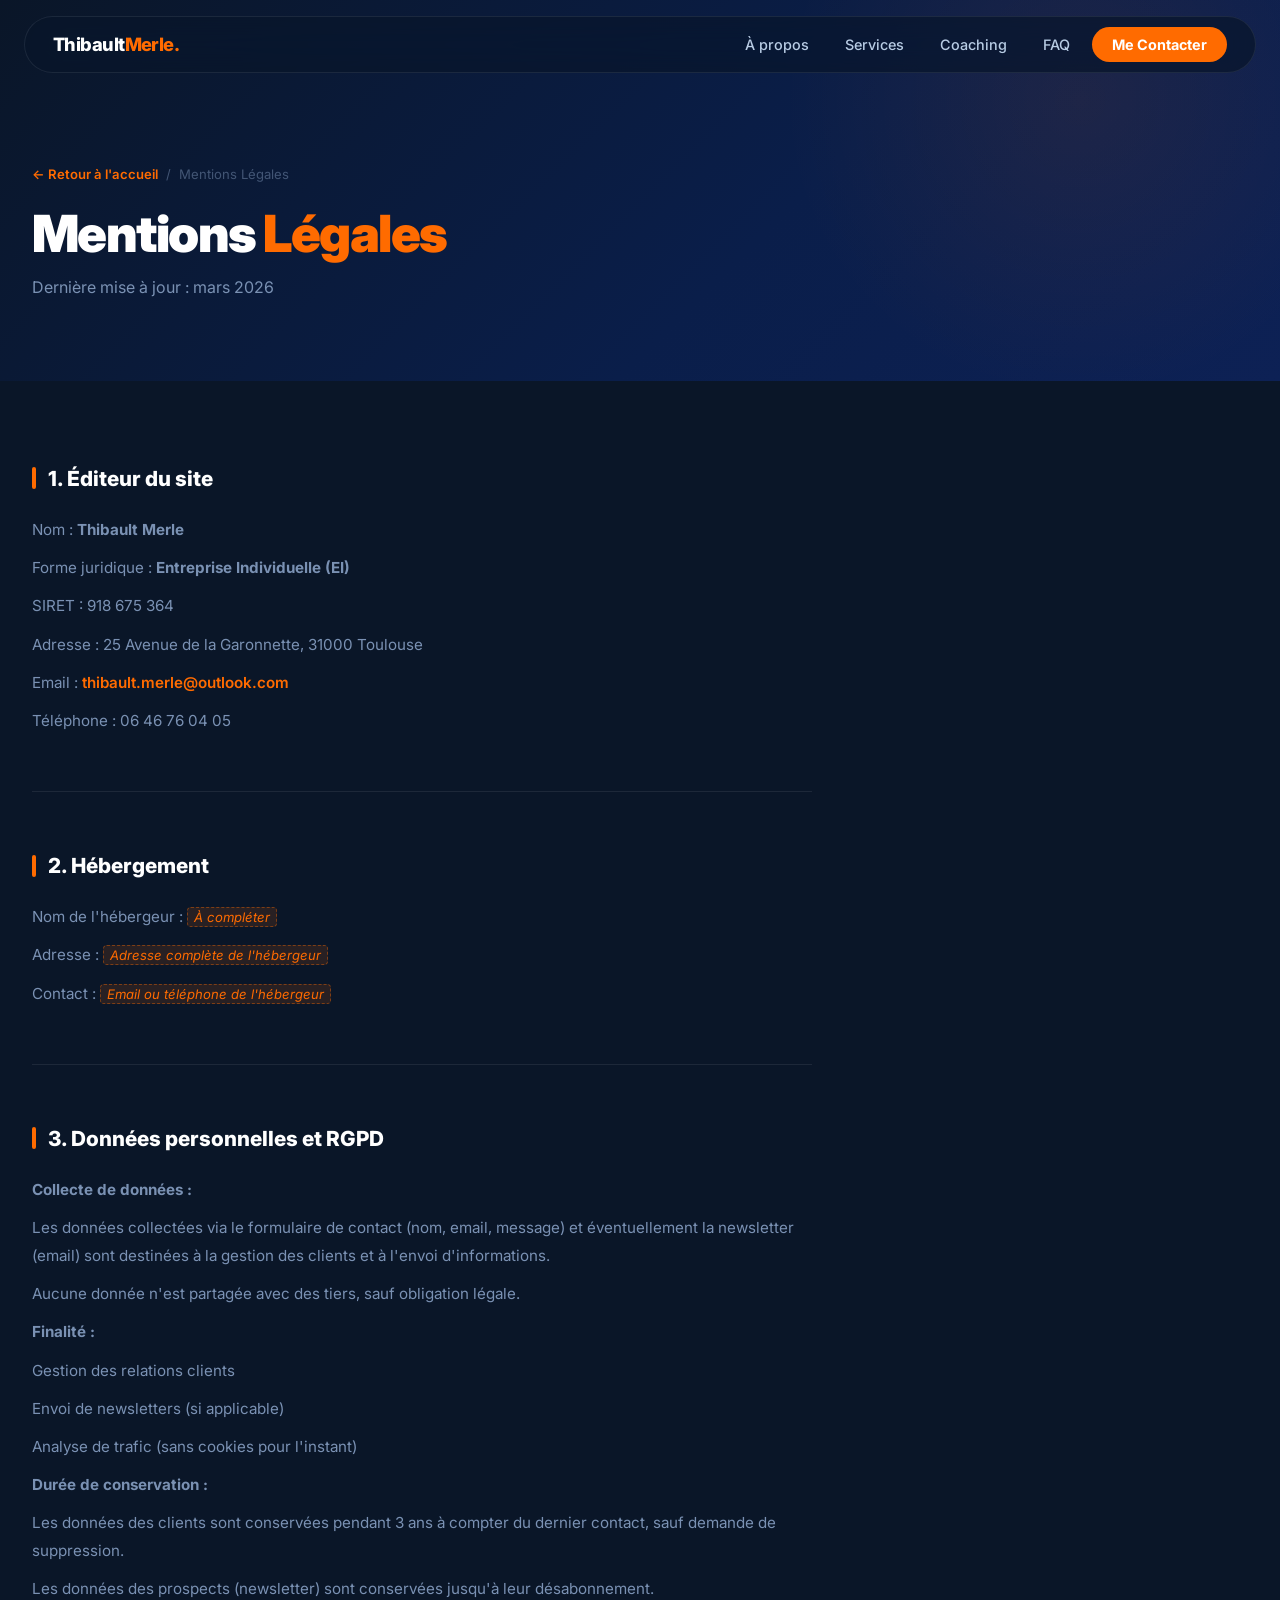
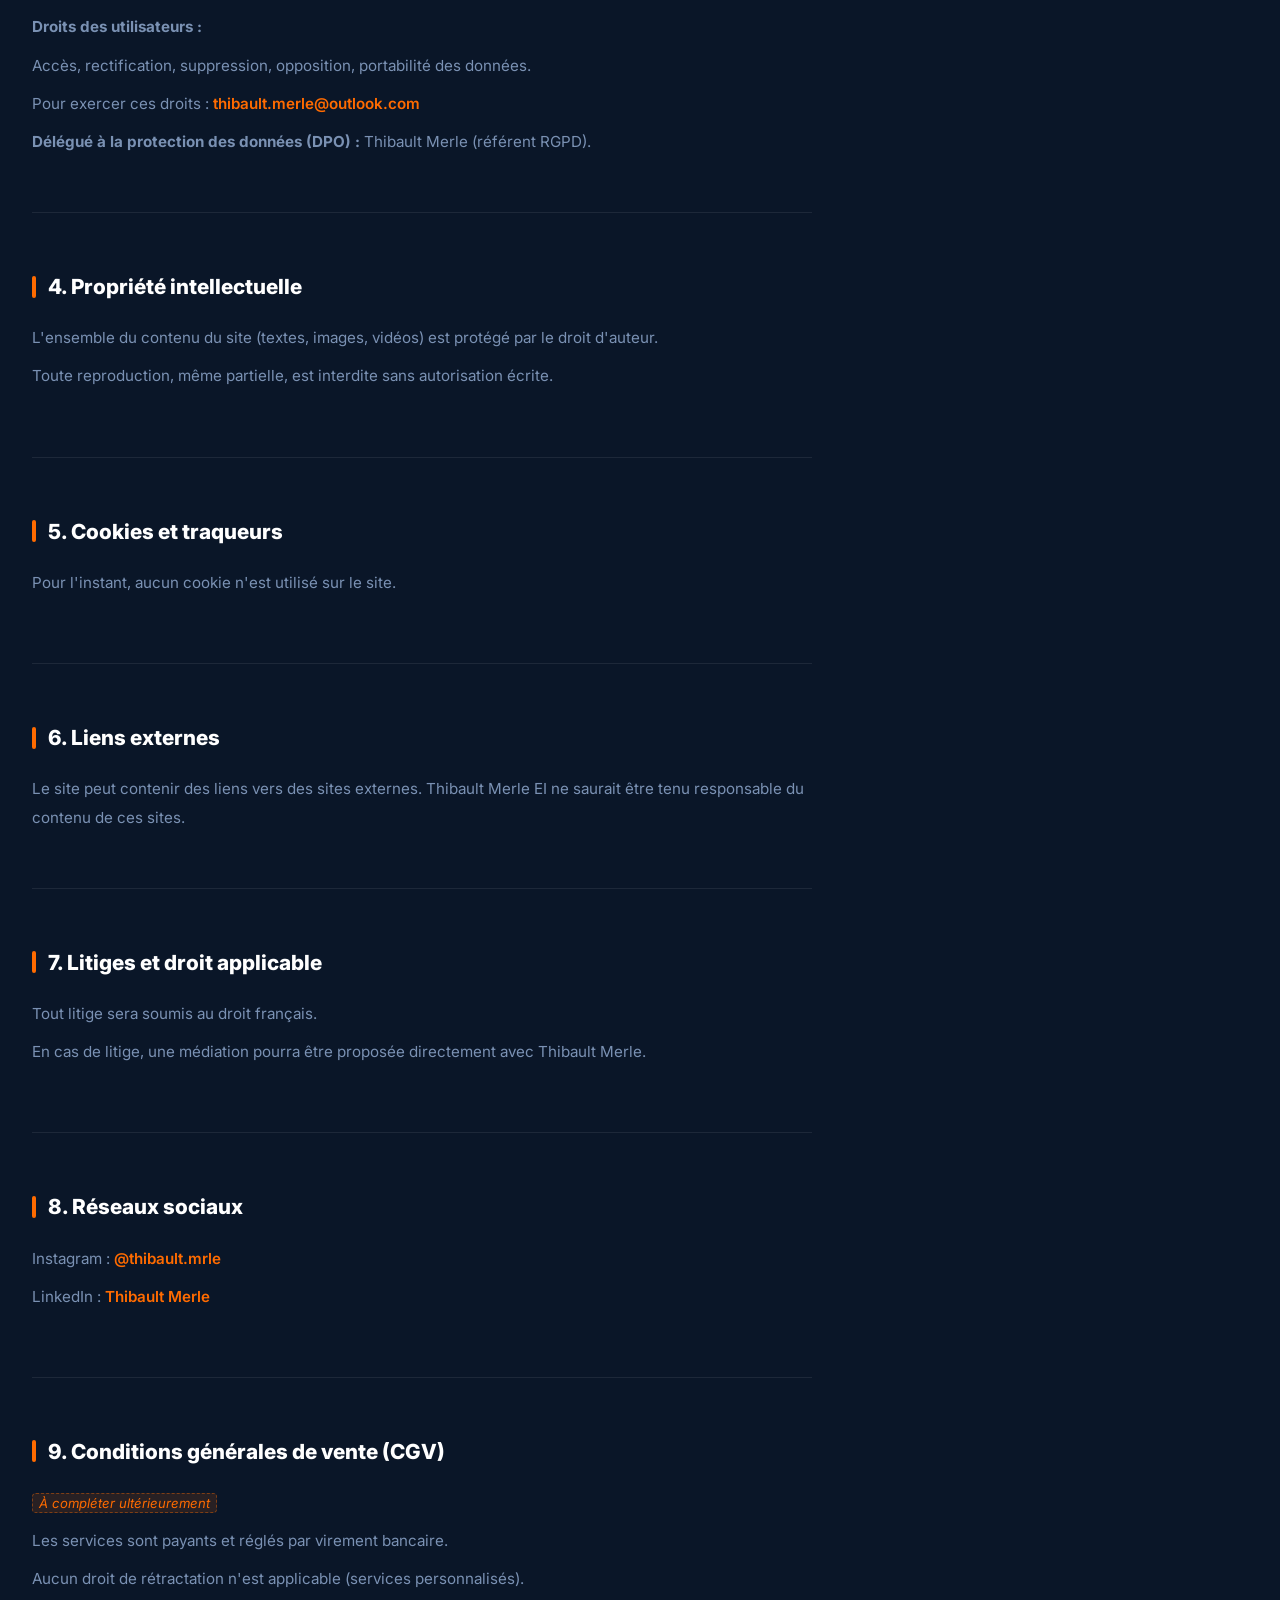
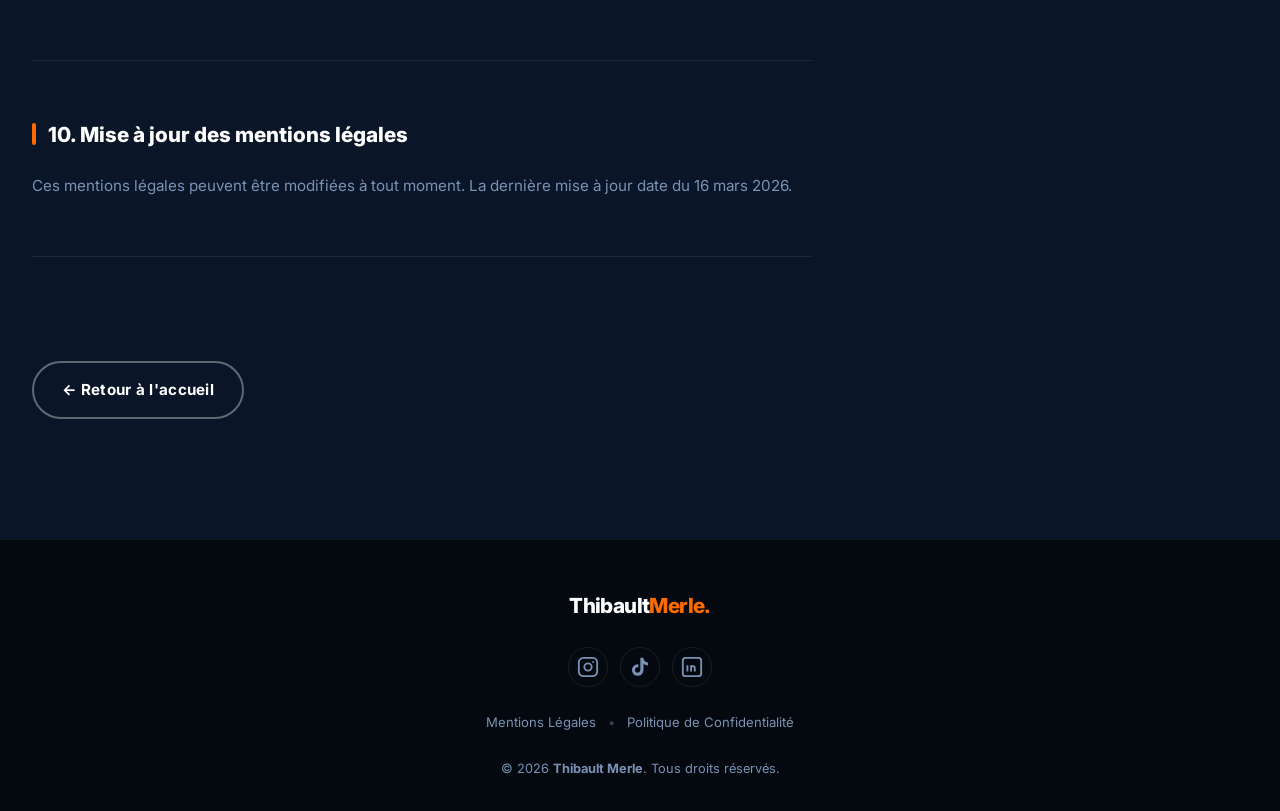
==== commit 7b331878: "Mise à jour des mentions légales avec les vraies informations Co-Authored-By: Claude Sonnet 4.6 <nor" ====
--- a/mentions-legales.html
+++ b/mentions-legales.html
@@ -203,35 +203,104 @@
         <!-- Section 1 -->
         <div class="legal-section">
           <h2>1. Éditeur du site</h2>
-          <p>Ce site est édité par <strong>Thibault Merle</strong>, agissant en tant que
-            <span class="legal-placeholder">Statut juridique à confirmer — ex: Auto-entrepreneur / Entreprise Individuelle</span>.
-          </p>
-          <p>Adresse : <span class="legal-placeholder">Adresse à remplir</span></p>
-          <p>SIRET : <span class="legal-placeholder">Numéro SIRET à remplir</span></p>
-          <p>Email de contact : <span class="legal-placeholder">adresse@email.com</span></p>
-          <p>Directeur de la publication : <strong>Thibault Merle</strong></p>
+          <p>Nom : <strong>Thibault Merle</strong></p>
+          <p>Forme juridique : <strong>Entreprise Individuelle (EI)</strong></p>
+          <p>SIRET : 918 675 364</p>
+          <p>Adresse : 25 Avenue de la Garonnette, 31000 Toulouse</p>
+          <p>Email : <a href="mailto:thibault.merle@outlook.com">thibault.merle@outlook.com</a></p>
+          <p>Téléphone : 06 46 76 04 05</p>
         </div>
 
         <!-- Section 2 -->
         <div class="legal-section">
           <h2>2. Hébergement</h2>
-          <p>Ce site est hébergé par la société <strong>Netlify, Inc.</strong></p>
-          <p>Adresse : 44 Montgomery Street, Suite 300, San Francisco, California 94104, USA.</p>
-          <p>Site web : <a href="https://www.netlify.com" target="_blank" rel="noopener noreferrer">https://www.netlify.com</a></p>
+          <p>Nom de l'hébergeur : <span class="legal-placeholder">À compléter</span></p>
+          <p>Adresse : <span class="legal-placeholder">Adresse complète de l'hébergeur</span></p>
+          <p>Contact : <span class="legal-placeholder">Email ou téléphone de l'hébergeur</span></p>
         </div>
 
         <!-- Section 3 -->
         <div class="legal-section">
-          <h2>3. Propriété intellectuelle</h2>
-          <p>L'ensemble de ce site relève de la législation française et internationale sur le droit d'auteur et la propriété intellectuelle. Tous les droits de reproduction sont réservés, y compris pour les documents téléchargeables et les représentations iconographiques et photographiques.</p>
-          <p>La reproduction de tout ou partie de ce site sur un support électronique ou papier quel qu'il soit est formellement interdite sauf autorisation expresse du directeur de la publication.</p>
+          <h2>3. Données personnelles et RGPD</h2>
+          <p><strong>Collecte de données :</strong></p>
+          <ul>
+            <li>Les données collectées via le formulaire de contact (nom, email, message) et éventuellement la newsletter (email) sont destinées à la gestion des clients et à l'envoi d'informations.</li>
+            <li>Aucune donnée n'est partagée avec des tiers, sauf obligation légale.</li>
+          </ul>
+          <p><strong>Finalité :</strong></p>
+          <ul>
+            <li>Gestion des relations clients</li>
+            <li>Envoi de newsletters (si applicable)</li>
+            <li>Analyse de trafic (sans cookies pour l'instant)</li>
+          </ul>
+          <p><strong>Durée de conservation :</strong></p>
+          <ul>
+            <li>Les données des clients sont conservées pendant 3 ans à compter du dernier contact, sauf demande de suppression.</li>
+            <li>Les données des prospects (newsletter) sont conservées jusqu'à leur désabonnement.</li>
+          </ul>
+          <p><strong>Droits des utilisateurs :</strong></p>
+          <ul>
+            <li>Accès, rectification, suppression, opposition, portabilité des données.</li>
+            <li>Pour exercer ces droits : <a href="mailto:thibault.merle@outlook.com">thibault.merle@outlook.com</a></li>
+          </ul>
+          <p><strong>Délégué à la protection des données (DPO) :</strong> Thibault Merle (référent RGPD).</p>
         </div>
 
         <!-- Section 4 -->
         <div class="legal-section">
-          <h2>4. Données personnelles</h2>
-          <p>Les informations recueillies via le formulaire de contact sont destinées uniquement à <strong>Thibault Merle</strong> dans le cadre d'échanges professionnels et de propositions commerciales. Elles ne sont en aucun cas cédées ou vendues à des tiers.</p>
-          <p>Conformément à la loi « Informatique et Libertés » et au <strong>RGPD</strong>, vous disposez d'un droit d'accès, de modification et de suppression de vos données en contactant l'éditeur du site par email.</p>
+          <h2>4. Propriété intellectuelle</h2>
+          <ul>
+            <li>L'ensemble du contenu du site (textes, images, vidéos) est protégé par le droit d'auteur.</li>
+            <li>Toute reproduction, même partielle, est interdite sans autorisation écrite.</li>
+          </ul>
+        </div>
+
+        <!-- Section 5 -->
+        <div class="legal-section">
+          <h2>5. Cookies et traqueurs</h2>
+          <ul>
+            <li>Pour l'instant, aucun cookie n'est utilisé sur le site.</li>
+          </ul>
+        </div>
+
+        <!-- Section 6 -->
+        <div class="legal-section">
+          <h2>6. Liens externes</h2>
+          <p>Le site peut contenir des liens vers des sites externes. Thibault Merle EI ne saurait être tenu responsable du contenu de ces sites.</p>
+        </div>
+
+        <!-- Section 7 -->
+        <div class="legal-section">
+          <h2>7. Litiges et droit applicable</h2>
+          <ul>
+            <li>Tout litige sera soumis au droit français.</li>
+            <li>En cas de litige, une médiation pourra être proposée directement avec Thibault Merle.</li>
+          </ul>
+        </div>
+
+        <!-- Section 8 -->
+        <div class="legal-section">
+          <h2>8. Réseaux sociaux</h2>
+          <ul>
+            <li>Instagram : <a href="https://www.instagram.com/thibault.mrle/" target="_blank" rel="noopener">@thibault.mrle</a></li>
+            <li>LinkedIn : <a href="https://www.linkedin.com/in/thibault-merle/" target="_blank" rel="noopener">Thibault Merle</a></li>
+          </ul>
+        </div>
+
+        <!-- Section 9 -->
+        <div class="legal-section">
+          <h2>9. Conditions générales de vente (CGV)</h2>
+          <p><span class="legal-placeholder">À compléter ultérieurement</span></p>
+          <ul>
+            <li>Les services sont payants et réglés par virement bancaire.</li>
+            <li>Aucun droit de rétractation n'est applicable (services personnalisés).</li>
+          </ul>
+        </div>
+
+        <!-- Section 10 -->
+        <div class="legal-section">
+          <h2>10. Mise à jour des mentions légales</h2>
+          <p>Ces mentions légales peuvent être modifiées à tout moment. La dernière mise à jour date du 16 mars 2026.</p>
         </div>
 
         <a href="index.html" class="btn btn-outline legal-back-btn">← Retour à l'accueil</a>
@@ -246,20 +315,20 @@
       <div class="footer-inner">
         <div class="footer-logo">Thibault<span>Merle.</span></div>
         <div class="footer-socials">
-          <a href="https://instagram.com" target="_blank" rel="noopener" aria-label="Instagram" class="social-link">
+          <a href="https://www.instagram.com/thibault.mrle/" target="_blank" rel="noopener" aria-label="Instagram" class="social-link">
             <svg width="22" height="22" viewBox="0 0 24 24" fill="none" stroke="currentColor" stroke-width="2">
               <rect x="2" y="2" width="20" height="20" rx="5" />
               <circle cx="12" cy="12" r="4" />
               <circle cx="17.5" cy="6.5" r="1" fill="currentColor" stroke="none" />
             </svg>
           </a>
-          <a href="https://tiktok.com" target="_blank" rel="noopener" aria-label="TikTok" class="social-link">
+          <a href="https://www.tiktok.com/@thibault.mrle" target="_blank" rel="noopener" aria-label="TikTok" class="social-link">
             <svg width="22" height="22" viewBox="0 0 24 24" fill="currentColor">
               <path
                 d="M19.59 6.69a4.83 4.83 0 01-3.77-4.25V2h-3.45v13.67a2.89 2.89 0 01-2.88 2.5 2.89 2.89 0 01-2.89-2.89 2.89 2.89 0 012.89-2.89c.28 0 .54.04.79.1V9.01a6.33 6.33 0 00-.79-.05 6.34 6.34 0 00-6.34 6.34 6.34 6.34 0 006.34 6.34 6.34 6.34 0 006.33-6.34V8.69a8.27 8.27 0 004.84 1.55V6.79a4.85 4.85 0 01-1.07-.1z" />
             </svg>
           </a>
-          <a href="https://linkedin.com" target="_blank" rel="noopener" aria-label="LinkedIn" class="social-link">
+          <a href="https://www.linkedin.com/in/thibault-merle/" target="_blank" rel="noopener" aria-label="LinkedIn" class="social-link">
             <svg width="22" height="22" viewBox="0 0 24 24" fill="none" stroke="currentColor" stroke-width="2">
               <rect x="2" y="2" width="20" height="20" rx="3" />
               <path d="M7 10v7M7 7v.01M11 17v-4a2 2 0 014 0v4M11 10v7" />
